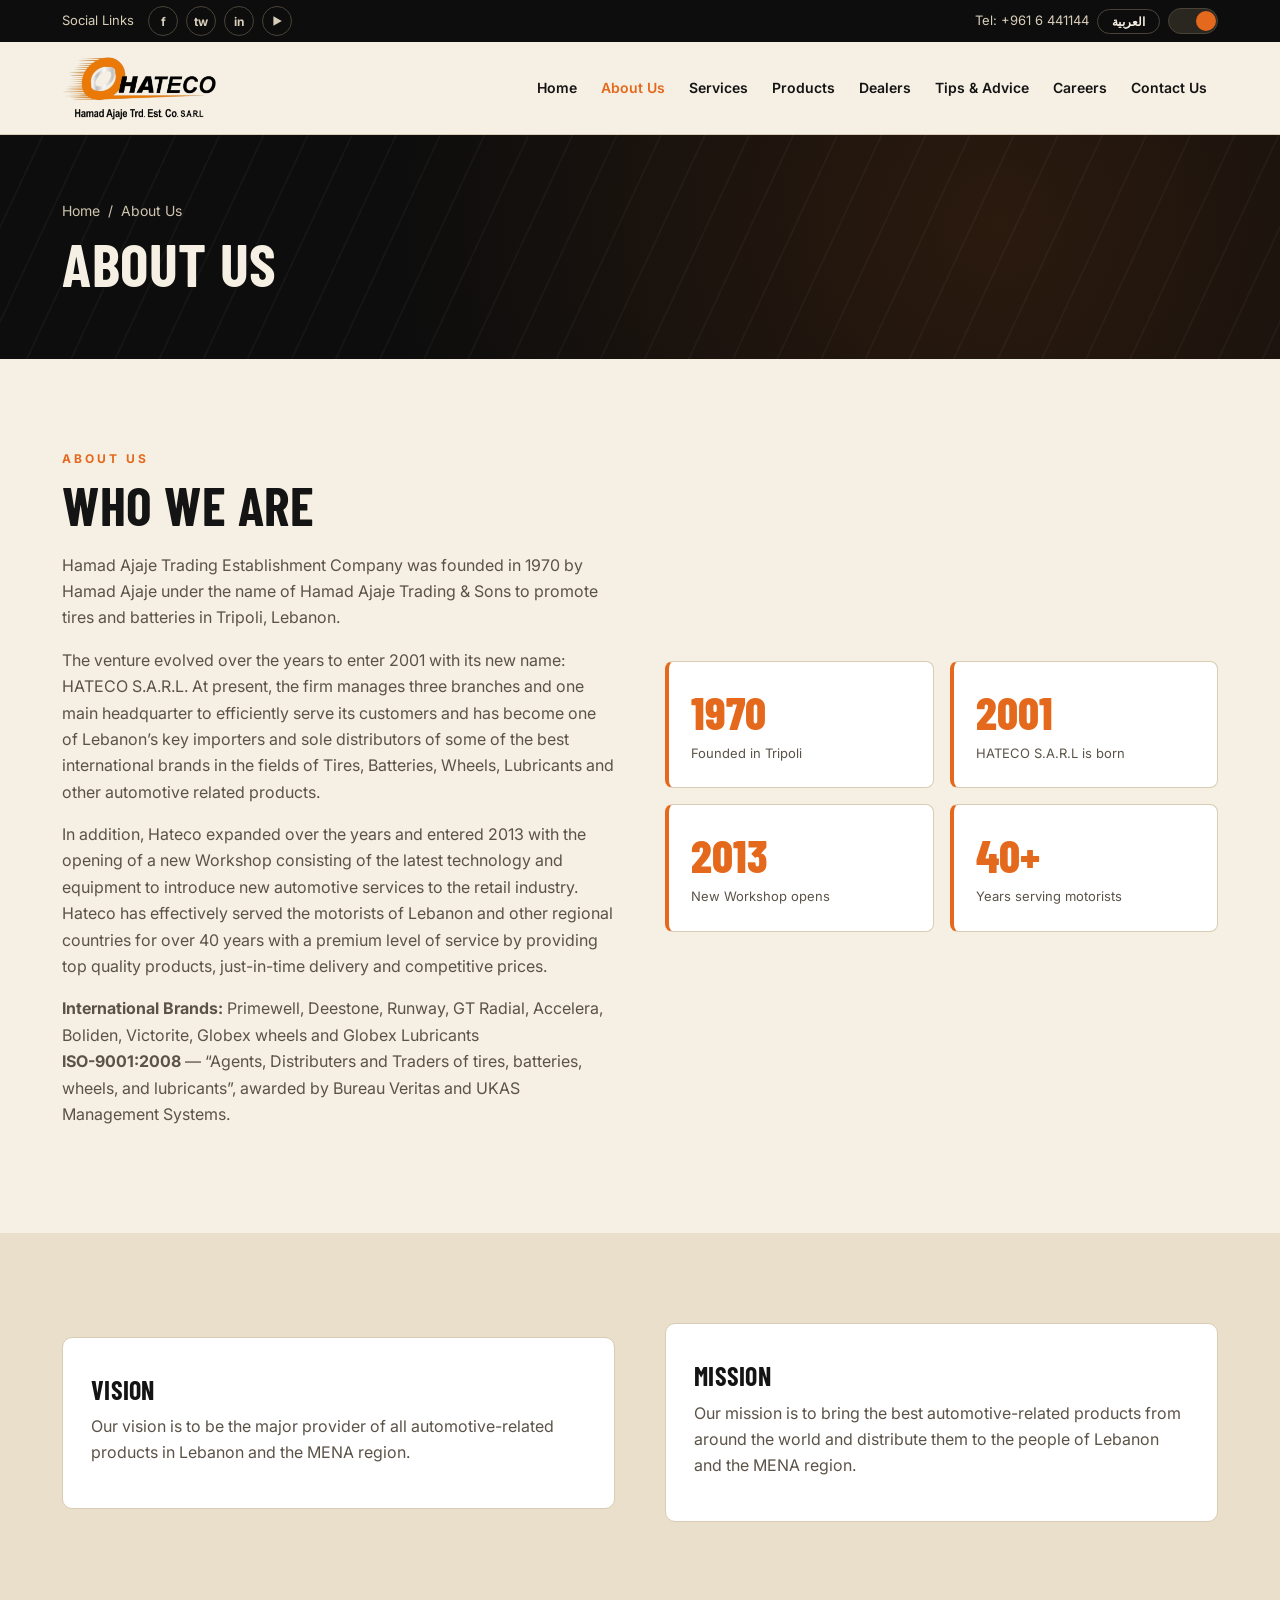
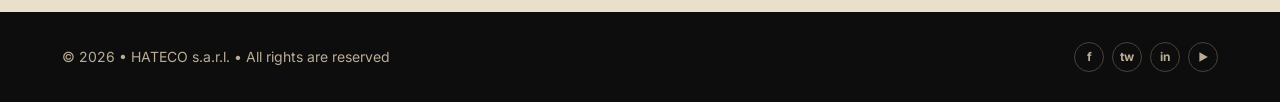
==== about.html @ bc5a33ca "about" ====
<!DOCTYPE html>
<html lang="en" dir="ltr">
  <head>
    <meta charset="utf-8">
    <meta name="viewport" content="width=device-width, initial-scale=1, viewport-fit=cover">
    <title>About Us — HATECO S.A.R.L</title>
    <meta name="description" content="About HATECO S.A.R.L: founded in Tripoli in 1970, one of Lebanon’s key importers of tires, batteries, wheels and lubricants.">
    <link rel="icon" type="image/png" href="favicon.png">
    <link rel="preconnect" href="https://fonts.googleapis.com">
    <link rel="preconnect" href="https://fonts.gstatic.com" crossorigin>
    <link href="https://fonts.googleapis.com/css2?family=Barlow+Condensed:wght@600;700;800&family=Inter:wght@400;500;600&family=Cairo:wght@400;600;700;800&display=swap" rel="stylesheet">
    <link rel="stylesheet" href="style.css">
  </head>
  <body>

    <!-- ===== TOP BAR: social links, language button, theme switch ===== -->
    <div class="top">
      <div class="wrap">
        <div class="soc">
          <span data-i18n="Social Links" style="margin-inline-end:6px">Social Links</span>
          <a href="http://www.facebook.com/hateco" target="_blank" rel="noopener" aria-label="Facebook">f</a>
          <a href="http://www.twitter.com/hatecosarl" target="_blank" rel="noopener" aria-label="Twitter">tw</a>
          <a href="http://www.linkedin.com/company/hateco" target="_blank" rel="noopener" aria-label="LinkedIn">in</a>
          <a href="https://www.youtube.com/channel/UCicn0frhWRb_J4sntKk29nA" target="_blank" rel="noopener" aria-label="YouTube"><svg width="12" height="12" viewBox="0 0 10 10" fill="currentColor" aria-hidden="true"><path d="M2 1l7 4-7 4z"/></svg></a>
        </div>
        <div class="ctl">
          <span class="ltr">Tel: +961 6 441144</span>
          <button class="pill" id="lang" aria-label="Language">العربية</button>
          <button class="sw" id="theme" aria-label="Toggle light/dark theme"></button>
        </div>
      </div>
    </div>

    <!-- ===== HEADER & NAVIGATION (dropdown items are the nested lists) ===== -->
    <header class="nav" id="hd">
      <div class="wrap">
        <a class="logo" href="index.html" aria-label="HATECO S.A.R.L">
          <img class="logo-light" src="hatecologo.png" alt="HATECO S.A.R.L">
          <img class="logo-dark" src="hateco_blacklogo.png" alt="HATECO S.A.R.L">
        </a>
        <button class="burger" id="bg" aria-label="Menu"><svg width="20" height="20" viewBox="0 0 20 20" stroke="currentColor" stroke-width="2" aria-hidden="true"><path d="M2 5h16M2 10h16M2 15h16"/></svg></button>
        <nav id="nv">
          <ul>
            <li>
              <a href="index.html" data-i18n="Home">Home</a>
            </li>
            <li class="has">
              <a href="about.html" class="current" data-i18n="About Us">About Us</a>
              <ul class="sub">
                <li>
                  <a href="about.html#about" data-i18n="Who We Are">Who We Are</a>
                </li>
                <li>
                  <a href="about.html#vision" data-i18n="Vision & Mission">Vision &amp; Mission</a>
                </li>
              </ul>
            </li>
            <li class="has">
              <a href="index.html#services" data-i18n="Services">Services</a>
              <ul class="sub">
                <li>
                  <a href="index.html#services" data-i18n="Wheel Alignment">Wheel Alignment</a>
                </li>
                <li>
                  <a href="index.html#services" data-i18n="Wheel Balancing">Wheel Balancing</a>
                </li>
                <li>
                  <a href="index.html#services" data-i18n="Free BTW Health Check">Free BTW Health Check</a>
                </li>
              </ul>
            </li>
            <li class="has">
              <a href="index.html#products" data-i18n="Products">Products</a>
              <ul class="sub">
                <li>
                  <a href="index.html#products" data-i18n="Tires">Tires</a>
                </li>
                <li>
                  <a href="index.html#products" data-i18n="Wheels">Wheels</a>
                </li>
                <li>
                  <a href="index.html#products" data-i18n="Batteries">Batteries</a>
                </li>
                <li>
                  <a href="index.html#products" data-i18n="Lubricants">Lubricants</a>
                </li>
                <li>
                  <a href="index.html#products" data-i18n="Garage Equipment">Garage Equipment</a>
                </li>
                <li>
                  <a href="index.html#products" data-i18n="Accessories">Accessories</a>
                </li>
              </ul>
            </li>
            <li class="has">
              <a href="#" data-soon data-i18n="Dealers">Dealers</a>
              <ul class="sub">
                <li>
                  <a href="#" data-soon data-i18n="Dealers Wanted">Dealers Wanted</a>
                </li>
                <li>
                  <a href="#" data-soon data-i18n="International Dealers Map">International Dealers Map</a>
                </li>
              </ul>
            </li>
            <li>
              <a href="#" data-soon data-i18n="Tips & Advice">Tips &amp; Advice</a>
            </li>
            <li>
              <a href="#" data-soon data-i18n="Careers">Careers</a>
            </li>
            <li>
              <a href="index.html#contact" data-i18n="Contact Us">Contact Us</a>
            </li>
          </ul>
        </nav>
      </div>
    </header>

    <!-- ===== MAIN CONTENT ===== -->
    <main id="top">

      <!-- ===== PAGE BANNER ===== -->
      <div class="hero page-hero">
        <div class="wrap">
          <div>
            <div class="crumbs"><a href="index.html" data-i18n="Home">Home</a><span>/</span><span data-i18n="About Us">About Us</span></div>
            <h1 data-i18n="About Us">About Us</h1>
          </div>
        </div>
      </div>

      <!-- ===== ABOUT US / WHO WE ARE + STATS ===== -->
      <section id="about">
        <div class="wrap two">
          <div class="rv">
            <div class="eyebrow" data-i18n="About Us">
              About Us
            </div>
            <h2 style="font-size:clamp(34px,4.5vw,54px);margin:8px 0 18px" data-i18n="Who We Are">Who We Are</h2>
            <p data-i18n="p1">Hamad Ajaje Trading Establishment Company was founded in 1970 by Hamad Ajaje under the name of Hamad Ajaje Trading &amp; Sons to promote tires and batteries in Tripoli, Lebanon.</p>
            <p data-i18n="p2">The venture evolved over the years to enter 2001 with its new name: HATECO S.A.R.L. At present, the firm manages three branches and one main headquarter to efficiently serve its customers and has become one of Lebanon’s key importers and sole distributors of some of the best international brands in the fields of Tires, Batteries, Wheels, Lubricants and other automotive related products.</p>
            <p data-i18n="p3">In addition, Hateco expanded over the years and entered 2013 with the opening of a new Workshop consisting of the latest technology and equipment to introduce new automotive services to the retail industry. Hateco has effectively served the motorists of Lebanon and other regional countries for over 40 years with a premium level of service by providing top quality products, just-in-time delivery and competitive prices.</p>
            <p data-i18n="p4"><b>International Brands:</b> Primewell, Deestone, Runway, GT Radial, Accelera, Boliden, Victorite, Globex wheels and Globex Lubricants<br><b>ISO-9001:2008</b> — “Agents, Distributers and Traders of tires, batteries, wheels, and lubricants”, awarded by Bureau Veritas and UKAS Management Systems.</p>
          </div>
          <div class="stats rv">
            <div class="stat">
              <b data-c="1970">1970</b>
              <span data-i18n="Founded in Tripoli">Founded in Tripoli</span>
            </div>
            <div class="stat">
              <b data-c="2001">2001</b>
              <span data-i18n="HATECO S.A.R.L is born">HATECO S.A.R.L is born</span>
            </div>
            <div class="stat">
              <b data-c="2013">2013</b>
              <span data-i18n="New Workshop opens">New Workshop opens</span>
            </div>
            <div class="stat">
              <b data-c="40" data-s="+">40+</b>
              <span data-i18n="Years serving motorists">Years serving motorists</span>
            </div>
          </div>
        </div>
      </section>

      <!-- ===== VISION & MISSION ===== -->
      <section class="alt" id="vision">
        <div class="wrap two">
          <div class="card rv">
            <h3 data-i18n="Vision">Vision</h3>
            <p data-i18n="vis" style="font-size:16px">Our vision is to be the major provider of all automotive-related products in Lebanon and the MENA region.</p>
          </div>
          <div class="card rv">
            <h3 data-i18n="Mission">Mission</h3>
            <p data-i18n="mis" style="font-size:16px">Our mission is to bring the best automotive-related products from around the world and distribute them to the people of Lebanon and the MENA region.</p>
          </div>
        </div>
      </section>

    </main>

    <!-- ===== FOOTER ===== -->
    <footer>
      <div class="wrap">
        <span>© <span id="yr"></span> • HATECO s.a.r.l. • <span data-i18n="All rights are reserved">All rights are reserved</span></span>
        <span class="soc"><a href="http://www.facebook.com/hateco" target="_blank" rel="noopener" aria-label="Facebook">f</a><a href="http://www.twitter.com/hatecosarl" target="_blank" rel="noopener" aria-label="Twitter">tw</a><a href="http://www.linkedin.com/company/hateco" target="_blank" rel="noopener" aria-label="LinkedIn">in</a><a href="https://www.youtube.com/channel/UCicn0frhWRb_J4sntKk29nA" target="_blank" rel="noopener" aria-label="YouTube"><svg width="12" height="12" viewBox="0 0 10 10" fill="currentColor" aria-hidden="true"><path d="M2 1l7 4-7 4z"/></svg></a></span>
      </div>
    </footer>

    <!-- ===== BACK-TO-TOP BUTTON ===== -->
    <button class="top-btn" id="up" aria-label="Top">↑</button>

    <!-- ===== NOTICE FOR PAGES NOT BUILT YET ===== -->
    <div class="toast" id="toast" role="status"></div>

    <!-- ===== SCRIPTS (translations.js must stay before about.js) ===== -->
    <script src="translations.js" defer></script>
    <script src="about.js" defer></script>
  </body>
</html>
---- style.css ----
/* ==========================================================
   HATECO – style.css  (sections are listed in this order)
   Colors live in :root / dark blocks at the top. Breakpoints: 980px, 600px.
   ========================================================== */

/* ==========================================================
   THEME COLORS  (edit the palette here: orange = buttons & hovers)
   ========================================================== */

:root {
  --bg: #F6EFE3;
  --bg-alt: #EADFCB;
  --card: #FFFFFF;
  --text: #141414;
  --text-muted: #5b5348;
  --border: #d9ccb4;
  --orange: #E4691C;
  --orange-dark: #C9560F;
  --black: #0d0d0d;
  box-sizing: border-box;
  padding-top: env(safe-area-inset-top, 0px);
  padding-bottom: env(safe-area-inset-bottom, 0px);
  color-scheme: light;
}

/* Dark palette: the next two blocks must stay identical (system dark / manual toggle) */
@media (prefers-color-scheme:dark) {
  :root:not([data-theme="light"]) {
    --bg: #0d0d0d;
    --bg-alt: #171512;
    --card: #1c1a17;
    --text: #F6EFE3;
    --text-muted: #b9ad98;
    --border: #332e26;
    color-scheme: dark;
  }
}

:root[data-theme="dark"] {
  --bg: #0d0d0d;
  --bg-alt: #171512;
  --card: #1c1a17;
  --text: #F6EFE3;
  --text-muted: #b9ad98;
  --border: #332e26;
  color-scheme: dark;
}

/* ==========================================================
   BASE & TYPOGRAPHY
   ========================================================== */

html {
  height: 100%;
  scroll-behavior: smooth;
  scroll-padding-top: calc(env(safe-area-inset-top, 0px) + 90px);
}

*,
*::before,
*::after {
  box-sizing: border-box;
}

body {
  margin: 0;
  background: var(--bg);
  color: var(--text);
  font: 400 16px/1.65 Inter, system-ui, sans-serif;
  transition: background .3s, color .3s;
  overflow-x: hidden;
}

body::before {
  content: "";
  position: fixed;
  inset: 0 0 auto;
  height: env(safe-area-inset-top, 0px);
  background: var(--black);
  z-index: 60;
}

[dir=rtl] body,
[dir=rtl] input,
[dir=rtl] select,
[dir=rtl] button {
  font-family: Cairo, Inter, sans-serif;
}

h1,
h2,
h3 {
  font-family: "Barlow Condensed", "Arial Narrow", sans-serif;
  text-transform: uppercase;
  line-height: 1.05;
  margin: 0;
  letter-spacing: .01em;
}

[dir=rtl] h1,
[dir=rtl] h2,
[dir=rtl] h3 {
  font-family: Cairo, sans-serif;
  text-transform: none;
  line-height: 1.3;
}

a {
  color: inherit;
  text-decoration: none;
}

.wrap {
  max-width: 1200px;
  margin: 0 auto;
  padding: 0 22px;
}

/* ==========================================================
   BUTTONS
   ========================================================== */

.btn {
  display: inline-flex;
  align-items: center;
  gap: 8px;
  background: var(--orange);
  color: #fff;
  border: 0;
  border-radius: 6px;
  padding: 13px 26px;
  font: 700 15px Inter, sans-serif;
  letter-spacing: .04em;
  text-transform: uppercase;
  cursor: pointer;
  transition: .25s;
}

[dir=rtl] .btn {
  font-family: Cairo;
}

.btn:hover {
  background: var(--orange-dark);
  transform: translateY(-2px);
  box-shadow: 0 10px 24px -8px var(--orange);
}

.btn.ghost {
  background: transparent;
  border: 2px solid #fff;
}

.btn.ghost:hover {
  background: var(--orange);
  border-color: var(--orange);
}

/* ==========================================================
   TOP BAR  (social icons, language button, theme switch)
   ========================================================== */

.top {
  background: var(--black);
  color: #d8cdb8;
  font-size: 13px;
}

.top .wrap {
  display: flex;
  justify-content: space-between;
  align-items: center;
  gap: 12px;
  min-height: 42px;
  flex-wrap: wrap;
}

.soc,
.ctl {
  display: flex;
  gap: 8px;
  align-items: center;
}

.soc a {
  width: 30px;
  height: 30px;
  border-radius: 50%;
  border: 1px solid #4a4339;
  display: grid;
  place-items: center;
  font: 700 12px Inter;
  transition: .25s;
}

.soc a:hover {
  background: var(--orange);
  border-color: var(--orange);
  color: #fff;
  transform: translateY(-2px);
}

.pill {
  background: none;
  border: 1px solid #4a4339;
  color: #F6EFE3;
  border-radius: 20px;
  padding: 4px 14px;
  cursor: pointer;
  font: 600 12px Inter;
  transition: .25s;
}

.pill:hover {
  background: var(--orange);
  border-color: var(--orange);
}

.sw {
  width: 50px;
  height: 26px;
  border-radius: 20px;
  border: 1px solid #4a4339;
  background: #2a2620;
  position: relative;
  cursor: pointer;
  padding: 0;
}

.sw::after {
  content: "";
  position: absolute;
  top: 2px;
  inset-inline-start: 3px;
  width: 20px;
  height: 20px;
  border-radius: 50%;
  background: var(--orange);
  color: #fff;
  font-size: 12px;
  line-height: 20px;
  text-align: center;
  transition: .3s;
}

:root[data-lt] .sw::after {
  content: "";
  inset-inline-start: 27px;
}

/* ==========================================================
   HEADER, LOGO & NAVIGATION
   ========================================================== */

header.nav {
  position: sticky;
  top: env(safe-area-inset-top, 0px);
  z-index: 50;
  background: var(--bg);
  border-bottom: 1px solid var(--border);
  transition: box-shadow .3s;
}

header.nav.s {
  box-shadow: 0 8px 30px -14px #000;
}

header .wrap {
  display: flex;
  align-items: center;
  justify-content: space-between;
  height: 76px;
}

.logo {
  font: 800 32px "Barlow Condensed", sans-serif;
  letter-spacing: .08em;
  display: flex;
  align-items: center;
}

.logo b {
  color: var(--orange);
}

.logo small {
  display: block;
  font: 500 9px Inter;
  letter-spacing: .3em;
  color: var(--text-muted);
  margin-top: -4px;
}

.logo img {
  display: block;
  width: auto;
  height: 64px;
  max-width: 260px;
  object-fit: contain;
  flex-shrink: 0;
}


/* Show the light-theme logo by default */
.logo .logo-light {
  display: block;
}

.logo .logo-dark {
  display: none;
}

/* Switch logos when dark mode is active */
:root[data-theme="dark"] .logo .logo-light {
  display: none;
}

:root[data-theme="dark"] .logo .logo-dark {
  display: block;
}

nav>ul {
  display: flex;
  gap: 2px;
  list-style: none;
  margin: 0;
  padding: 0;
}

nav li {
  position: relative;
}

nav>ul>li>a {
  display: block;
  padding: 28px 11px;
  font-weight: 600;
  font-size: 14px;
  transition: color .2s;
}

nav>ul>li>a:hover,
nav li.open>a {
  color: var(--orange);
}

nav .sub {
  position: absolute;
  top: 100%;
  inset-inline-start: 0;
  min-width: 240px;
  background: var(--card);
  border: 1px solid var(--border);
  border-top: 3px solid var(--orange);
  list-style: none;
  margin: 0;
  padding: 8px 0;
  opacity: 0;
  visibility: hidden;
  transform: translateY(10px);
  transition: .25s;
  box-shadow: 0 20px 40px -20px #000;
}

nav li:hover>.sub,
nav li.open>.sub {
  opacity: 1;
  visibility: visible;
  transform: none;
}

.sub a {
  display: block;
  padding: 9px 20px;
  font-size: 14px;
}

.sub a:hover {
  background: var(--orange);
  color: #fff;
}

.burger {
  display: none;
  background: none;
  border: 1px solid var(--border);
  color: var(--text);
  width: 42px;
  height: 42px;
  border-radius: 6px;
  font-size: 20px;
  cursor: pointer;
}

/* ==========================================================
   HERO
   ========================================================== */

.hero {
  background: radial-gradient(circle at 78% 40%, #2b1a0e 0, #0d0d0d 60%);
  color: #F6EFE3;
  position: relative;
  overflow: hidden;
  padding: 80px 0 100px;
}

.hero::before {
  content: "";
  position: absolute;
  inset: 0;
  background: repeating-linear-gradient(115deg, transparent 0 38px, #ffffff08 38px 40px);
}

.hero .wrap {
  position: relative;
  display: grid;
  grid-template-columns: 1.1fr .9fr;
  gap: 40px;
  align-items: center;
}

.eyebrow {
  color: var(--orange);
  font-weight: 700;
  letter-spacing: .25em;
  font-size: 12px;
  text-transform: uppercase;
}

.hero h1 {
  font-size: clamp(40px, 6vw, 76px);
  margin: 14px 0 20px;
}

.hero h1 em {
  color: var(--orange);
  font-style: normal;
}

.hero p {
  color: #cfc4ae;
  max-width: 540px;
}

/* ==========================================================
   HERO TIRE ARTWORK
   ========================================================== */

.tire {
  width: min(420px, 80vw);
  margin: auto;
  animation: spin 24s linear infinite;
  filter: drop-shadow(0 30px 40px #000);
}

@keyframes spin {
  to {
    transform: rotate(360deg);
  }
}

/* ==========================================================
   TIRE FINDER CARD
   ========================================================== */

.finder {
  background: var(--card);
  color: var(--text);
  border-radius: 10px;
  border-top: 5px solid var(--orange);
  padding: 26px;
  margin-top: -50px;
  position: relative;
  box-shadow: 0 30px 60px -30px #000;
}

.finder h2 {
  font-size: 30px;
  margin-bottom: 16px;
}

.fgrid {
  display: grid;
  grid-template-columns: repeat(4, 1fr) auto;
  gap: 12px;
}

/* ==========================================================
   FORM FIELDS  (finder, appointment, newsletter)
   ========================================================== */

select,
textarea,
input[type=text],
input[type=email],
input[type=tel] {
  width: 100%;
  padding: 13px 12px;
  background: var(--bg);
  color: var(--text);
  border: 1px solid var(--border);
  border-radius: 6px;
  font: inherit;
  font-size: 14px;
  transition: .2s;
}

select:focus,
input:focus,
textarea:focus {
  outline: none;
  border-color: var(--orange);
  box-shadow: 0 0 0 3px #e4691c33;
}

.msg {
  margin-top: 14px;
  font-weight: 600;
  color: var(--orange);
  min-height: 24px;
}

/* ==========================================================
   SECTIONS  (shared spacing & headings)
   ========================================================== */

section {
  padding: 90px 0;
}

.alt {
  background: var(--bg-alt);
}

.head {
  text-align: center;
  max-width: 680px;
  margin: 0 auto 46px;
}

.head h2 {
  font-size: clamp(34px, 4.5vw, 54px);
  margin-top: 8px;
}

.head h2::after {
  content: "";
  display: block;
  width: 60px;
  height: 4px;
  background: var(--orange);
  margin: 16px auto 0;
}

/* ==========================================================
   ABOUT US & STATS
   ========================================================== */

.two {
  display: grid;
  grid-template-columns: 1fr 1fr;
  gap: 50px;
  align-items: center;
}

.two p {
  color: var(--text-muted);
}

.stats {
  display: grid;
  grid-template-columns: 1fr 1fr;
  gap: 16px;
}

.stat {
  background: var(--card);
  border: 1px solid var(--border);
  border-inline-start: 4px solid var(--orange);
  padding: 22px;
  border-radius: 8px;
}

.stat b {
  display: block;
  font: 800 46px "Barlow Condensed", sans-serif;
  color: var(--orange);
}

.stat span {
  font-size: 13px;
  color: var(--text-muted);
}

/* ==========================================================
   CARDS  (services, products, vision/mission, dealers)
   ========================================================== */

.grid3 {
  display: grid;
  grid-template-columns: repeat(3, 1fr);
  gap: 22px;
}

.card {
  background: var(--card);
  border: 1px solid var(--border);
  border-radius: 10px;
  padding: 28px;
  transition: .3s;
  position: relative;
  overflow: hidden;
}

.card::before {
  content: "";
  position: absolute;
  inset-inline: 0;
  top: 0;
  height: 4px;
  background: var(--orange);
  transform: scaleX(0);
  transition: .35s;
  transform-origin: left;
}

.card:hover {
  transform: translateY(-8px);
  border-color: var(--orange);
  box-shadow: 0 24px 40px -24px #000;
}

.card:hover::before {
  transform: scaleX(1);
}

.card h3 {
  font-size: 26px;
  margin: 10px 0;
}

.card .ic {
  font-size: 34px;
}

.card p {
  color: var(--text-muted);
  font-size: 14px;
  margin: 0 0 14px;
}

.more {
  color: var(--orange);
  font-weight: 700;
  font-size: 13px;
  text-transform: uppercase;
  letter-spacing: .08em;
}

.more:hover {
  text-decoration: underline;
}

.chips {
  display: flex;
  flex-wrap: wrap;
  gap: 6px;
}

.chips i {
  font-style: normal;
  font-size: 12px;
  border: 1px solid var(--border);
  border-radius: 20px;
  padding: 2px 10px;
  color: var(--text-muted);
}


/* ==========================================================
   BRANDS CAROUSEL — AUTOMATIC INFINITE SCROLL
   ========================================================== */

.car {
  display: flex;
  align-items: center;
  gap: 12px;
  min-width: 0;
}

.track {
  display: flex;
  align-items: center;
  gap: 24px;
  width: 100%;
  min-width: 0;
  overflow: hidden;
  padding: 12px 2px;
}

.track-inner {
  display: flex;
  align-items: center;
  width: max-content;
  flex: 0 0 auto;
  animation: brand-scroll 65s linear infinite;
  will-change: transform;
}

.track:hover .track-inner {
  animation-play-state: paused;
}

.brand {
  box-sizing: border-box;
  display: flex;
  align-items: center;
  justify-content: center;
  flex: 0 0 170px;
  width: 170px;
  height: 100px;
  padding: 16px;
  background: var(--card);
  border: 1px solid var(--border);
  border-radius: 8px;
  text-decoration: none;
  margin-inline-end: 24px;
  transition: background-color .25s ease,
              border-color .25s ease,
              transform .25s ease;
}

.brand img {
  display: block;
  max-width: 100%;
  width: 100%;
  height: 100%;
  object-fit: contain;
}

.brand-name {
  font: 700 20px "Barlow Condensed", sans-serif;
  letter-spacing: .04em;
  text-transform: uppercase;
  color: inherit;
}

.brand:hover {
  background: var(--card);
  border-color: var(--orange);
  transform: translateY(-3px);
}

.brand:focus-visible {
  outline: 2px solid var(--orange);
  outline-offset: 4px;
}

@keyframes brand-scroll {
  from {
    transform: translateX(0);
  }

  to {
    transform: translateX(-50%);
  }
}

/* Arabic layouts: scroll the other way with its own keyframes */
[dir="rtl"] .track-inner {
  animation-name: brand-scroll-rtl;
}

@keyframes brand-scroll-rtl {
  from {
    transform: translateX(0);
  }

  to {
    transform: translateX(50%);
  }
}

/* Keep the carousel usable on smaller screens */
@media (max-width: 600px) {
  .track-inner {
    animation-duration: 50s;
  }

  .brand {
    flex-basis: 140px;
    width: 140px;
    height: 82px;
    padding: 12px;
    margin-inline-end: 16px;
  }
}

/* Respect visitors who prefer reduced motion */
@media (prefers-reduced-motion: reduce) {
  .track-inner {
    animation: none;
    transform: none;
  }

  .track {
    overflow-x: auto;
  }
}

/* ==========================================================
   NEWSLETTER
   ========================================================== */

.nl {
  display: flex;
  gap: 10px;
  max-width: 520px;
  margin: 30px auto 0;
}

/* ==========================================================
   CONTACT CARDS
   ========================================================== */

.contact {
  display: grid;
  grid-template-columns: repeat(4, 1fr);
  gap: 18px;
}

.contact .card {
  padding: 22px;
}

.contact h3 {
  font-size: 22px;
}

.contact p {
  font-size: 13.5px;
  margin: 0 0 8px;
}

.ltr {
  direction: ltr;
  unicode-bidi: embed;
  display: inline-block;
}

/* ==========================================================
   ORANGE CALL-TO-ACTION BAND
   ========================================================== */

.cta {
  background: var(--orange);
  color: #fff;
  padding: 54px 0;
}

.cta .wrap {
  display: flex;
  justify-content: space-between;
  align-items: center;
  gap: 20px;
  flex-wrap: wrap;
}

.cta h2 {
  font-size: clamp(28px, 4vw, 44px);
}

.cta .btn {
  background: var(--black);
}

.cta .btn:hover {
  background: #000;
}

/* ==========================================================
   FOOTER
   ========================================================== */

footer {
  background: var(--black);
  color: #b9ad98;
  padding: 30px 0;
  font-size: 14px;
}

footer .wrap {
  display: flex;
  justify-content: space-between;
  gap: 16px;
  flex-wrap: wrap;
  align-items: center;
}

/* ==========================================================
   BACK-TO-TOP BUTTON
   ========================================================== */

.top-btn {
  position: fixed;
  bottom: calc(20px + env(safe-area-inset-bottom, 0px));
  inset-inline-end: 20px;
  width: 46px;
  height: 46px;
  border-radius: 50%;
  background: var(--orange);
  color: #fff;
  border: 0;
  font-size: 20px;
  cursor: pointer;
  opacity: 0;
  pointer-events: none;
  transition: .3s;
  z-index: 40;
}

.top-btn.v {
  opacity: 1;
  pointer-events: auto;
}

/* ==========================================================
   SCROLL-REVEAL ANIMATION
   ========================================================== */

.rv {
  opacity: 0;
  transform: translateY(30px);
  transition: opacity .7s, transform .7s;
}

.rv.in {
  opacity: 1;
  transform: none;
}

/* ==========================================================
   APPOINTMENT FORM
   ========================================================== */

textarea {
  resize: vertical;
  min-height: 130px;
}

.appt {
  max-width: 760px;
  margin: 0 auto;
  display: grid;
  gap: 12px;
}

.fg2 {
  display: grid;
  grid-template-columns: 1fr 1fr;
  gap: 12px;
}

.fg2 input:first-child {
  grid-column: 1/-1;
}

/* ==========================================================
   RESPONSIVE  (tablet & mobile)
   ========================================================== */

/* Tablet and below (menu becomes a button) */
@media(max-width:980px) {
  .hero .wrap,
  .two {
    grid-template-columns: 1fr;
  }

  .grid3,
  .contact {
    grid-template-columns: 1fr 1fr;
  }

  .fgrid {
    grid-template-columns: 1fr 1fr;
  }

  .burger {
    display: block;
  }

  nav {
    position: absolute;
    top: 100%;
    inset-inline: 0;
    background: var(--bg);
    border-bottom: 1px solid var(--border);
    max-height: 0;
    overflow: hidden;
    transition: max-height .4s;
  }

  nav.o {
    max-height: 80vh;
    overflow: auto;
  }

  nav>ul {
    flex-direction: column;
    padding: 10px 22px;
  }

  nav>ul>li>a {
    padding: 12px 0;
  }

  nav .sub {
    position: static;
    opacity: 1;
    visibility: visible;
    transform: none;
    display: none;
    box-shadow: none;
    border: 0;
    border-inline-start: 3px solid var(--orange);
  }

  nav li.open>.sub {
    display: block;
  }

  header .wrap {
    height: 84px;
  }


  .logo img {
    height: 60px;
    max-width: min(260px, calc(100vw - 130px));
  }

}

/* Phones */
@media(max-width:600px) {
  .grid3,
  .contact {
    grid-template-columns: 1fr;
  }

  .fgrid {
    grid-template-columns: 1fr;
  }

  .hero {
    padding: 50px 0 80px;
  }

  section {
    padding: 60px 0;
  }

  .fg2 {
    grid-template-columns: 1fr;
  }
}

/* Desktop: taller header for the larger logo */
@media (min-width:981px) {
  header .wrap {
    height: 92px;
  }

  nav>ul>li>a {
    padding: 36px 11px;
  }
}

/* Respect users who turn off animations */
@media(prefers-reduced-motion:reduce) {
  .tire {
    animation: none;
  }

  .rv {
    opacity: 1;
    transform: none;
  }
}

/* Notice shown when a menu item leads to a page that is not built yet */
.toast {
  position: fixed;
  left: 50%;
  bottom: calc(24px + env(safe-area-inset-bottom, 0px));
  transform: translate(-50%, 20px);
  background: var(--black);
  color: #F6EFE3;
  border-inline-start: 4px solid var(--orange);
  padding: 12px 20px;
  border-radius: 6px;
  opacity: 0;
  pointer-events: none;
  transition: opacity .3s, transform .3s;
  z-index: 70;
}

.toast.show {
  opacity: 1;
  transform: translate(-50%, 0);
}

/* Newsletter inside the orange band */
.cta-form {
  position: relative;
  flex: 1 1 360px;
  max-width: 520px;
}

.cta .nl {
  margin: 0;
  max-width: none;
}

.cta .nl input {
  background: #fff;
  color: #141414;
  border-color: transparent;
}

.cta .nl input:focus {
  border-color: var(--black);
  box-shadow: 0 0 0 3px #0d0d0d55;
}

.cta .msg {
  position: absolute;
  top: 100%;
  margin-top: 8px;
  min-height: 0;
  color: var(--black);
}

/* Center the Send Request button and its confirmation message */
.form-actions {
  text-align: center;
}

.appt .msg {
  text-align: center;
}

/* ==========================================================
   INNER-PAGE BANNER  (About Us and other inner pages)
   ========================================================== */

.page-hero {
  padding: 64px 0;
}

.page-hero .wrap {
  grid-template-columns: 1fr;
}

.page-hero h1 {
  font-size: clamp(38px, 5vw, 60px);
  margin: 10px 0 0;
}

.crumbs {
  display: flex;
  gap: 8px;
  font-size: 14px;
  color: #cfc4ae;
}

.crumbs a:hover {
  color: var(--orange);
}

/* Highlight the menu item of the page you are on */
nav>ul>li>a.current {
  color: var(--orange);
}
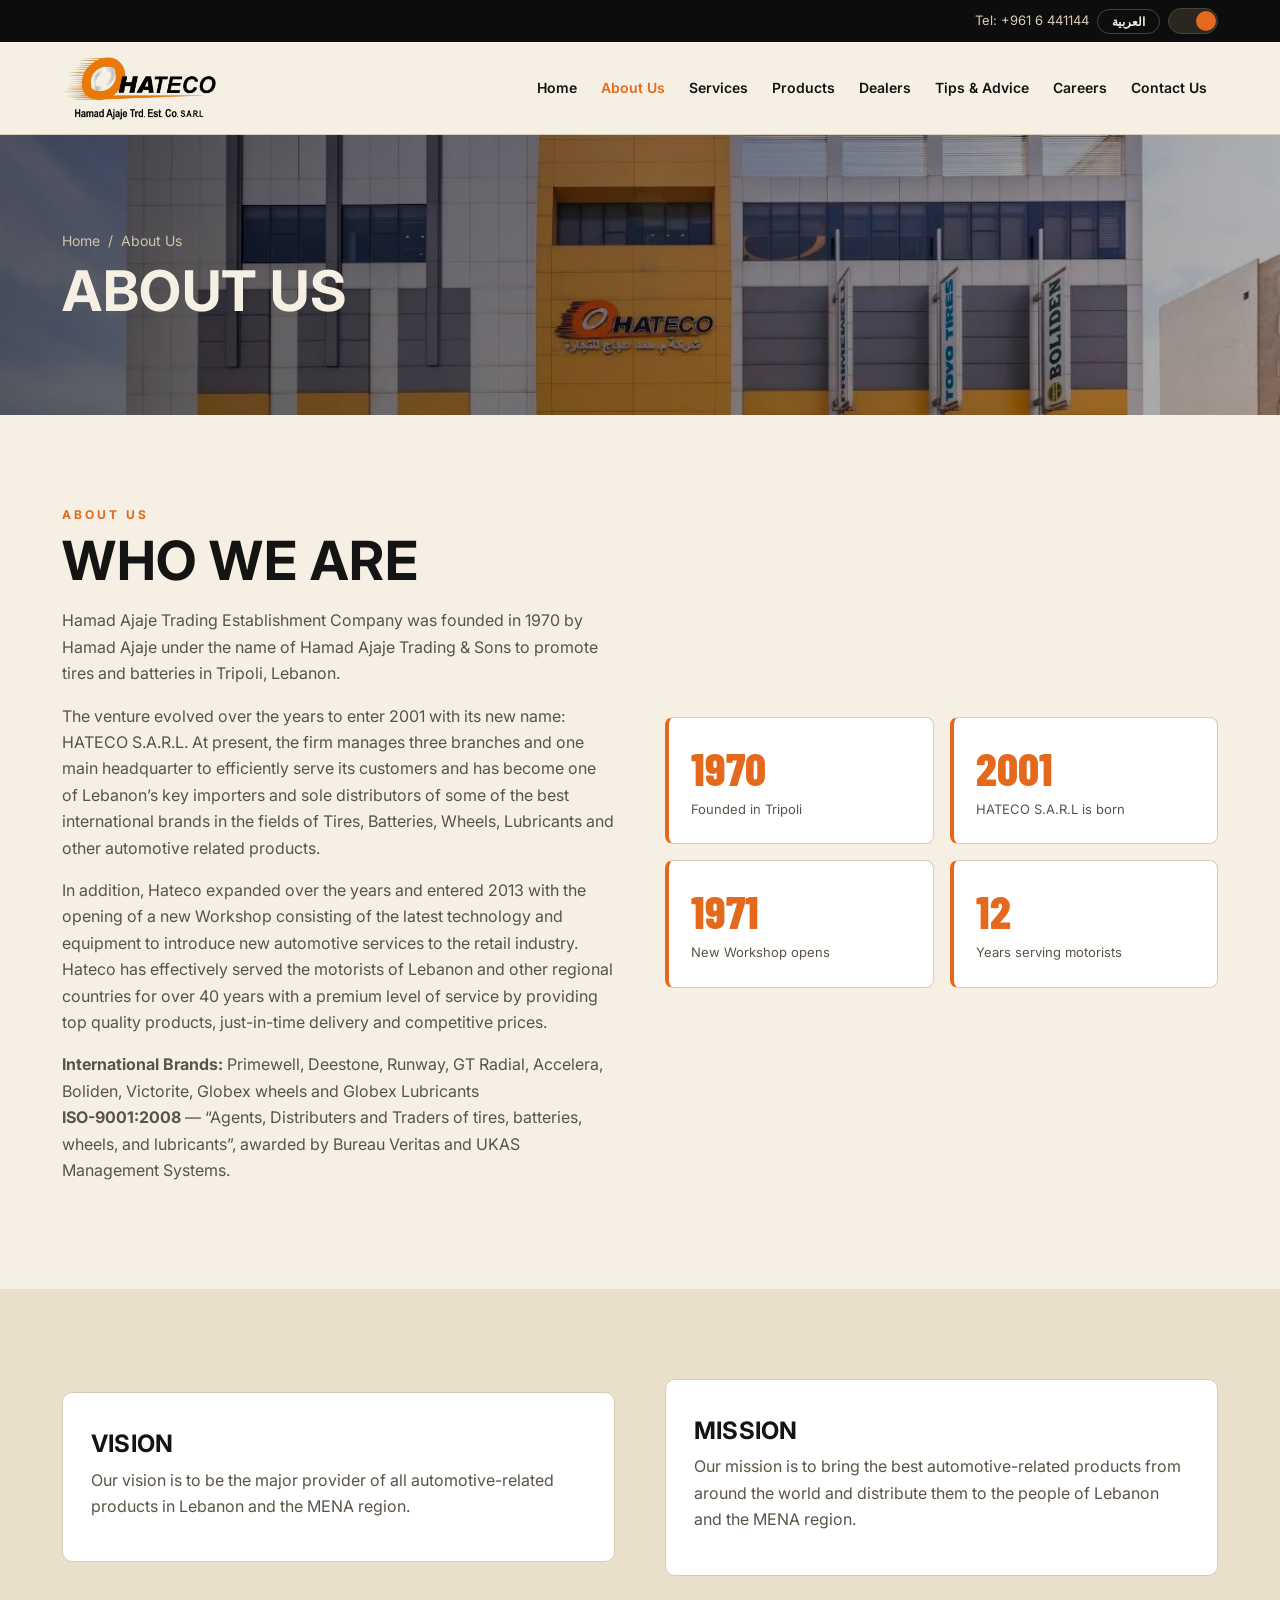
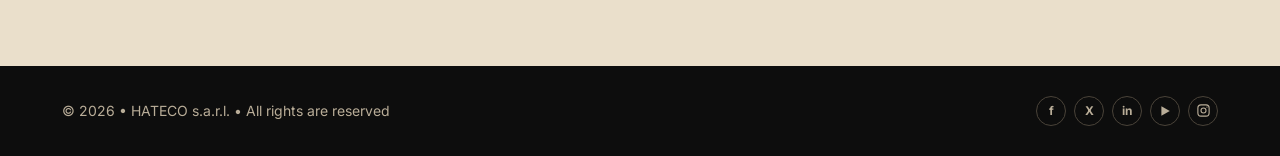
==== commit 4995fc95: "footer" ====
--- a/about.html
+++ b/about.html
@@ -16,13 +16,6 @@
     <!-- ===== TOP BAR: social links, language button, theme switch ===== -->
     <div class="top">
       <div class="wrap">
-        <div class="soc">
-          <span data-i18n="Social Links" style="margin-inline-end:6px">Social Links</span>
-          <a href="http://www.facebook.com/hateco" target="_blank" rel="noopener" aria-label="Facebook">f</a>
-          <a href="http://www.twitter.com/hatecosarl" target="_blank" rel="noopener" aria-label="Twitter">tw</a>
-          <a href="http://www.linkedin.com/company/hateco" target="_blank" rel="noopener" aria-label="LinkedIn">in</a>
-          <a href="https://www.youtube.com/channel/UCicn0frhWRb_J4sntKk29nA" target="_blank" rel="noopener" aria-label="YouTube"><svg width="12" height="12" viewBox="0 0 10 10" fill="currentColor" aria-hidden="true"><path d="M2 1l7 4-7 4z"/></svg></a>
-        </div>
         <div class="ctl">
           <span class="ltr">Tel: +961 6 441144</span>
           <button class="pill" id="lang" aria-label="Language">العربية</button>
@@ -184,9 +177,27 @@
     <footer>
       <div class="wrap">
         <span>© <span id="yr"></span> • HATECO s.a.r.l. • <span data-i18n="All rights are reserved">All rights are reserved</span></span>
-        <span class="soc"><a href="http://www.facebook.com/hateco" target="_blank" rel="noopener" aria-label="Facebook">f</a><a href="http://www.twitter.com/hatecosarl" target="_blank" rel="noopener" aria-label="Twitter">tw</a><a href="http://www.linkedin.com/company/hateco" target="_blank" rel="noopener" aria-label="LinkedIn">in</a><a href="https://www.youtube.com/channel/UCicn0frhWRb_J4sntKk29nA" target="_blank" rel="noopener" aria-label="YouTube"><svg width="12" height="12" viewBox="0 0 10 10" fill="currentColor" aria-hidden="true"><path d="M2 1l7 4-7 4z"/></svg></a></span>
+
+        <span class="soc">
+          <a href="http://www.facebook.com/hateco" target="_blank" rel="noopener" aria-label="Facebook">f</a>
+          <a href="http://www.twitter.com/hatecosarl" target="_blank" rel="noopener" aria-label="Twitter">X</a>
+          <a href="http://www.linkedin.com/company/hateco" target="_blank" rel="noopener" aria-label="LinkedIn">in</a>
+          <a href="https://www.youtube.com/channel/UCicn0frhWRb_J4sntKk29nA" target="_blank" rel="noopener" aria-label="YouTube">
+            <svg width="12" height="12" viewBox="0 0 10 10" fill="currentColor" aria-hidden="true">
+              <path d="M2 1l7 4-7 4z"/>
+            </svg>
+          </a>
+          <a href="https://www.instagram.com/hatecosarl/" target="_blank" rel="noopener" aria-label="Instagram" class="instagram-link">
+            <svg viewBox="0 0 24 24" fill="none" stroke="currentColor" stroke-width="1.8" stroke-linecap="round" stroke-linejoin="round" aria-hidden="true">
+              <rect x="3" y="3" width="18" height="18" rx="5"/>
+              <circle cx="12" cy="12" r="4"/>
+              <circle cx="17.5" cy="6.5" r="1" fill="currentColor" stroke="none"/>
+            </svg>
+          </a>
+        </span>
       </div>
     </footer>
+
 
     <!-- ===== BACK-TO-TOP BUTTON ===== -->
     <button class="top-btn" id="up" aria-label="Top">↑</button>
--- a/style.css
+++ b/style.css
@@ -66,7 +66,7 @@
   margin: 0;
   background: var(--bg);
   color: var(--text);
-  font: 400 16px/1.65 Inter, system-ui, sans-serif;
+  font: 400 16px/1.65 Poppins, Inter, system-ui, sans-serif;
   transition: background .3s, color .3s;
   overflow-x: hidden;
 }
@@ -90,7 +90,7 @@
 h1,
 h2,
 h3 {
-  font-family: "Barlow Condensed", "Arial Narrow", sans-serif;
+  font-family: Poppins, Inter, sans-serif;
   text-transform: uppercase;
   line-height: 1.05;
   margin: 0;
@@ -129,7 +129,7 @@
   border: 0;
   border-radius: 6px;
   padding: 13px 26px;
-  font: 700 15px Inter, sans-serif;
+  font: 600 14px Poppins, Inter, sans-serif;
   letter-spacing: .04em;
   text-transform: uppercase;
   cursor: pointer;
@@ -143,7 +143,7 @@
 .btn:hover {
   background: var(--orange-dark);
   transform: translateY(-2px);
-  box-shadow: 0 10px 24px -8px var(--orange);
+  box-shadow: none;
 }
 
 .btn.ghost {
@@ -166,14 +166,16 @@
   font-size: 13px;
 }
 
+
 .top .wrap {
   display: flex;
-  justify-content: space-between;
+  justify-content: flex-end;
   align-items: center;
   gap: 12px;
   min-height: 42px;
   flex-wrap: wrap;
 }
+
 
 .soc,
 .ctl {
@@ -397,26 +399,95 @@
    ========================================================== */
 
 .hero {
-  background: radial-gradient(circle at 78% 40%, #2b1a0e 0, #0d0d0d 60%);
+  position: relative;
+  isolation: isolate;
+  overflow: hidden;
+  background: #111;
   color: #F6EFE3;
-  position: relative;
+  padding: 80px 0 100px;
+  min-height: 440px;
+  display: flex;
+  align-items: center;
+}
+
+/* ---- Background slideshow ---- */
+
+.hero-slideshow {
+  position: absolute;
+  inset: 0;
+  z-index: -1;
   overflow: hidden;
-  padding: 80px 0 100px;
-}
-
-.hero::before {
+  background: #111;
+}
+
+/* Both photos fill the banner exactly (cropped if needed, never stretched) */
+.hero-slide {
+  position: absolute;
+  inset: 0;
+  background-size: cover;
+  background-position: center;
+  background-repeat: no-repeat;
+  will-change: opacity;
+}
+
+/* Photo 2 stays underneath all the time */
+.hero-slide-two {
+  background-image: url("leb.jpeg");
+  z-index: 1;
+}
+
+/* Photo 1 sits on top and fades out, then back in */
+.hero-slide-one {
+  background-image: url("building.jpeg");
+  z-index: 2;
+  animation: heroCrossfade 6s ease-in-out infinite;
+}
+
+/* Dark layer so the text stays readable */
+.hero-slideshow::after {
   content: "";
   position: absolute;
   inset: 0;
-  background: repeating-linear-gradient(115deg, transparent 0 38px, #ffffff08 38px 40px);
-}
+  z-index: 3;
+  background: linear-gradient(
+    90deg,
+    rgba(0, 0, 0, 0.60) 0%,
+    rgba(0, 0, 0, 0.45) 55%,
+    rgba(0, 0, 0, 0.30) 100%
+  );
+  pointer-events: none;
+}
+
+/* 14 seconds in total: each photo shows about 5.5s, and each fade takes 1.5s */
+@keyframes heroCrossfade {
+  0%      { opacity: 1; }
+  28.33%  { opacity: 1; }
+  50%     { opacity: 0; }
+  78.33%  { opacity: 0; }
+  100%    { opacity: 1; }
+}
+
+/* Visitors who prefer no motion just see photo 1 */
+@media (prefers-reduced-motion: reduce) {
+  .hero-slide-one {
+    animation: none;
+  }
+}
+
+/* ---- Hero content ---- */
 
 .hero .wrap {
   position: relative;
+  z-index: 1;
   display: grid;
-  grid-template-columns: 1.1fr .9fr;
+  grid-template-columns: 1fr;
   gap: 40px;
   align-items: center;
+  width: 100%;
+}
+
+.hero-content {
+  max-width: 850px;
 }
 
 .eyebrow {
@@ -428,7 +499,7 @@
 }
 
 .hero h1 {
-  font-size: clamp(40px, 6vw, 76px);
+  font-size: clamp(38px, 6vw, 74px);
   margin: 14px 0 20px;
 }
 
@@ -475,7 +546,7 @@
 }
 
 .finder h2 {
-  font-size: 30px;
+  font-size: 28px;
   margin-bottom: 16px;
 }
 
@@ -539,7 +610,7 @@
 }
 
 .head h2 {
-  font-size: clamp(34px, 4.5vw, 54px);
+  font-size: clamp(32px, 4.5vw, 52px);
   margin-top: 8px;
 }
 
@@ -635,7 +706,7 @@
 }
 
 .card h3 {
-  font-size: 26px;
+  font-size: 24px;
   margin: 10px 0;
 }
 
@@ -834,7 +905,7 @@
 }
 
 .contact h3 {
-  font-size: 22px;
+  font-size: 20px;
 }
 
 .contact p {
@@ -867,7 +938,7 @@
 }
 
 .cta h2 {
-  font-size: clamp(28px, 4vw, 44px);
+  font-size: clamp(26px, 4vw, 42px);
 }
 
 .cta .btn {
@@ -1052,9 +1123,20 @@
     grid-template-columns: 1fr;
   }
 
+  
   .hero {
-    padding: 50px 0 80px;
-  }
+    padding: 55px 0 75px;
+    min-height: 390px;
+  }
+
+  .hero h1 {
+    font-size: clamp(34px, 9vw, 48px);
+  }
+
+  .hero-slideshow::after {
+    background: rgba(0, 0, 0, 0.66);
+  }
+
 
   section {
     padding: 60px 0;
@@ -1155,15 +1237,19 @@
    ========================================================== */
 
 .page-hero {
+  min-height: 280px;
   padding: 64px 0;
-}
-
-.page-hero .wrap {
-  grid-template-columns: 1fr;
-}
-
+  background:
+    linear-gradient(
+      90deg,
+      rgba(0, 0, 0, 0.62) 0%,
+      rgba(0, 0, 0, 0.45) 55%,
+      rgba(0, 0, 0, 0.30) 100%
+    ),
+    url("building.jpeg") center 65% / cover no-repeat;
+}
 .page-hero h1 {
-  font-size: clamp(38px, 5vw, 60px);
+  font-size: clamp(34px, 5vw, 56px);
   margin: 10px 0 0;
 }
 
@@ -1181,4 +1267,29 @@
 /* Highlight the menu item of the page you are on */
 nav>ul>li>a.current {
   color: var(--orange);
-}+}
+
+
+/* Instagram footer icon */
+footer .soc .instagram-link {
+  display: inline-flex;
+  align-items: center;
+  justify-content: center;
+}
+
+footer .soc .instagram-link svg {
+  width: 15px;
+  height: 15px;
+  display: block;
+}
+
+
+@media (prefers-reduced-motion: reduce) {
+  .hero-slide {
+    animation: none;
+  }
+
+  .hero-slide-one {
+    opacity: 0.48;
+  }
+}
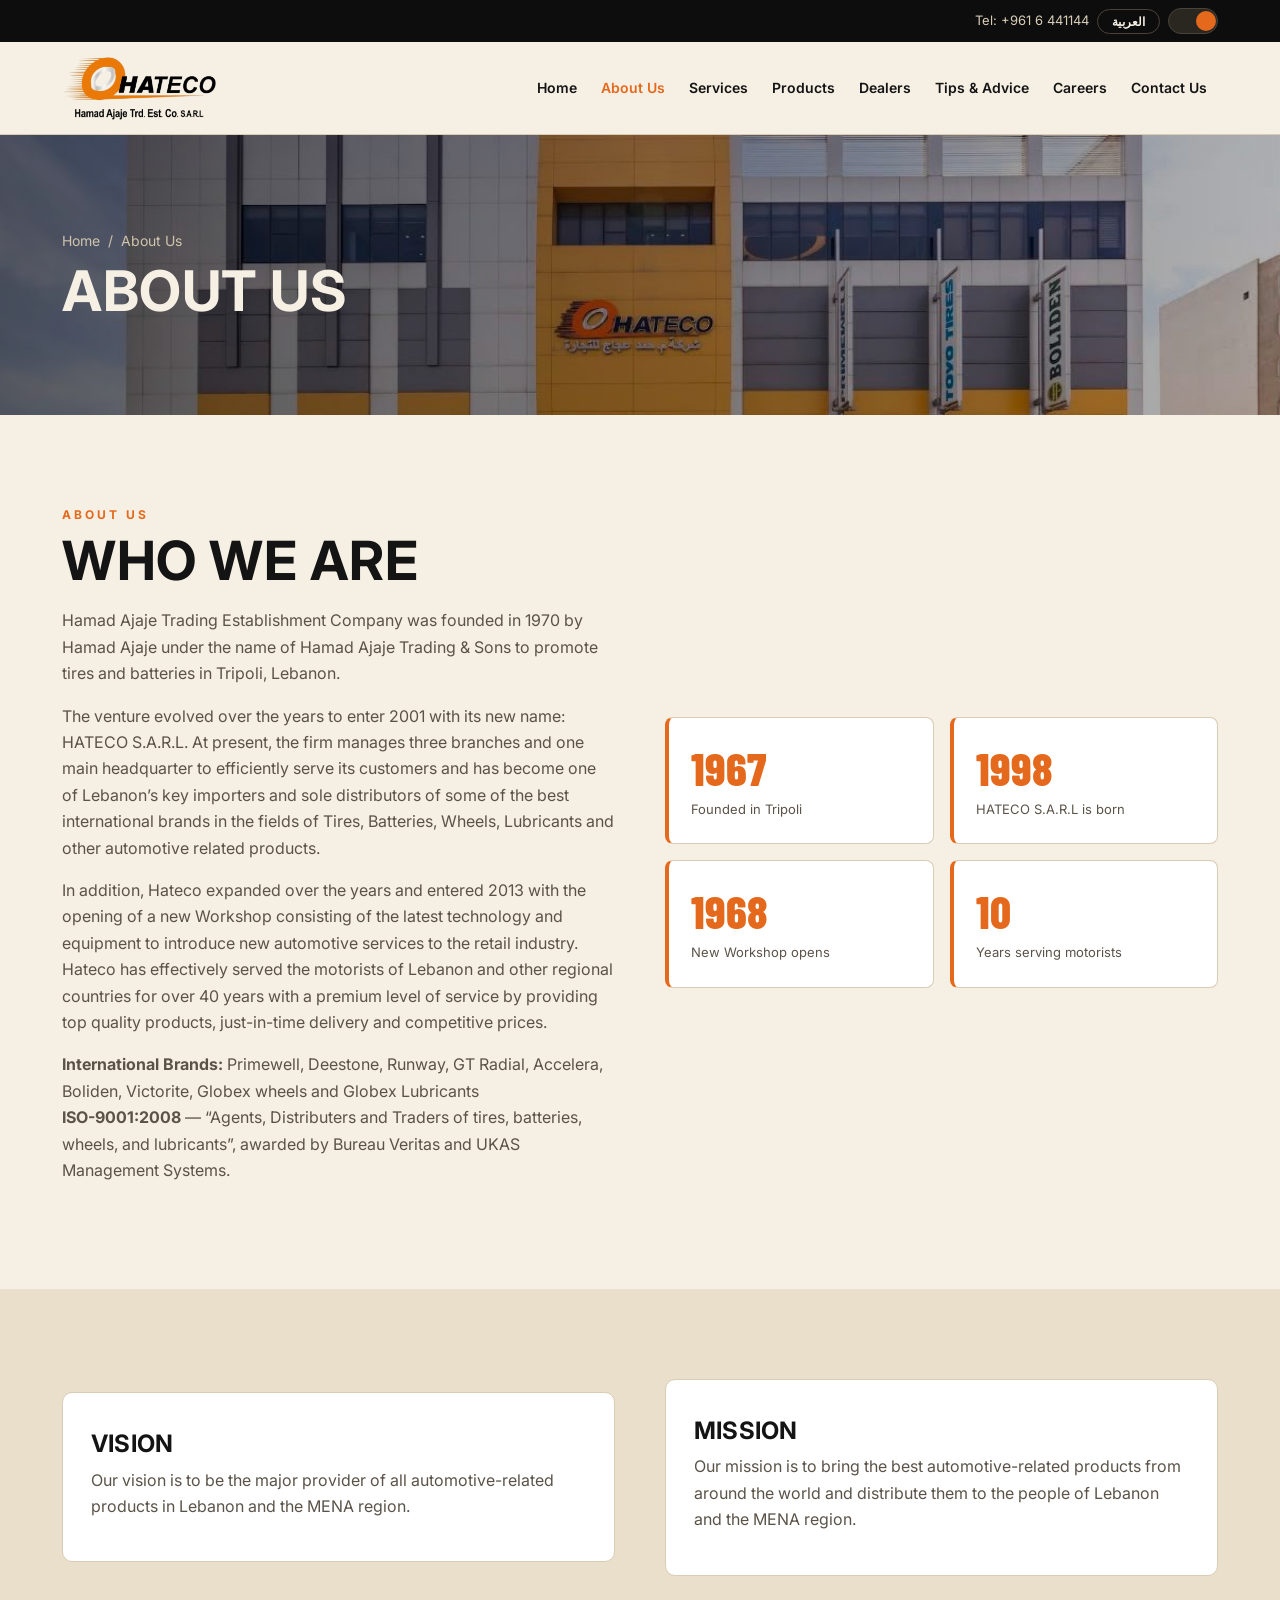
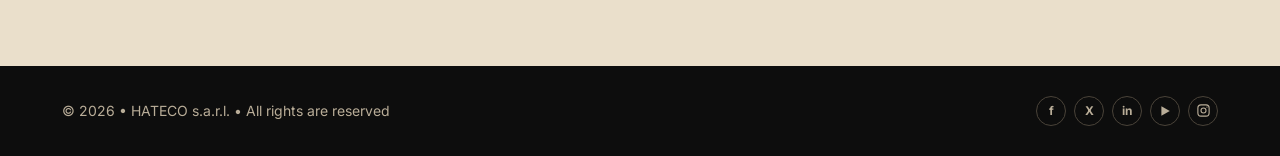
==== commit d308e76c: "arabic font" ====
--- a/about.html
+++ b/about.html
@@ -9,6 +9,8 @@
     <link rel="preconnect" href="https://fonts.googleapis.com">
     <link rel="preconnect" href="https://fonts.gstatic.com" crossorigin>
     <link href="https://fonts.googleapis.com/css2?family=Barlow+Condensed:wght@600;700;800&family=Inter:wght@400;500;600&family=Cairo:wght@400;600;700;800&display=swap" rel="stylesheet">
+    <!-- Hanimation Arabic font -->
+    <link rel="stylesheet" href="https://www.fontstatic.com/f=hanimation">
     <link rel="stylesheet" href="style.css">
   </head>
   <body>
--- a/style.css
+++ b/style.css
@@ -84,7 +84,7 @@
 [dir=rtl] input,
 [dir=rtl] select,
 [dir=rtl] button {
-  font-family: Cairo, Inter, sans-serif;
+  font-family: "hanimation", Cairo, sans-serif;
 }
 
 h1,
@@ -100,7 +100,7 @@
 [dir=rtl] h1,
 [dir=rtl] h2,
 [dir=rtl] h3 {
-  font-family: Cairo, sans-serif;
+  font-family: "hanimation", Cairo, sans-serif;
   text-transform: none;
   line-height: 1.3;
 }
@@ -432,7 +432,7 @@
 
 /* Photo 2 stays underneath all the time */
 .hero-slide-two {
-  background-image: url("leb.jpeg");
+  background-image: url("lebb.jpeg");
   z-index: 1;
 }
 
@@ -1293,3 +1293,31 @@
     opacity: 0.48;
   }
 }
+
+/* ===== SERVICES ICONS ===== */
+#services .service-title {
+  display: flex;
+  align-items: center;
+  gap: 10px;
+  margin-bottom: 18px;
+}
+
+#services .service-icon {
+  display: inline-flex;
+  align-items: center;
+  justify-content: center;
+  color: var(--orange);
+  flex-shrink: 0;
+}
+
+#services .service-icon svg {
+  width: 28px;
+  height: 28px;
+  stroke-width: 1.7;
+}
+
+#services .service-title h3 {
+  margin: 0;
+  font-size: 18px;
+  line-height: 1.3;
+}
